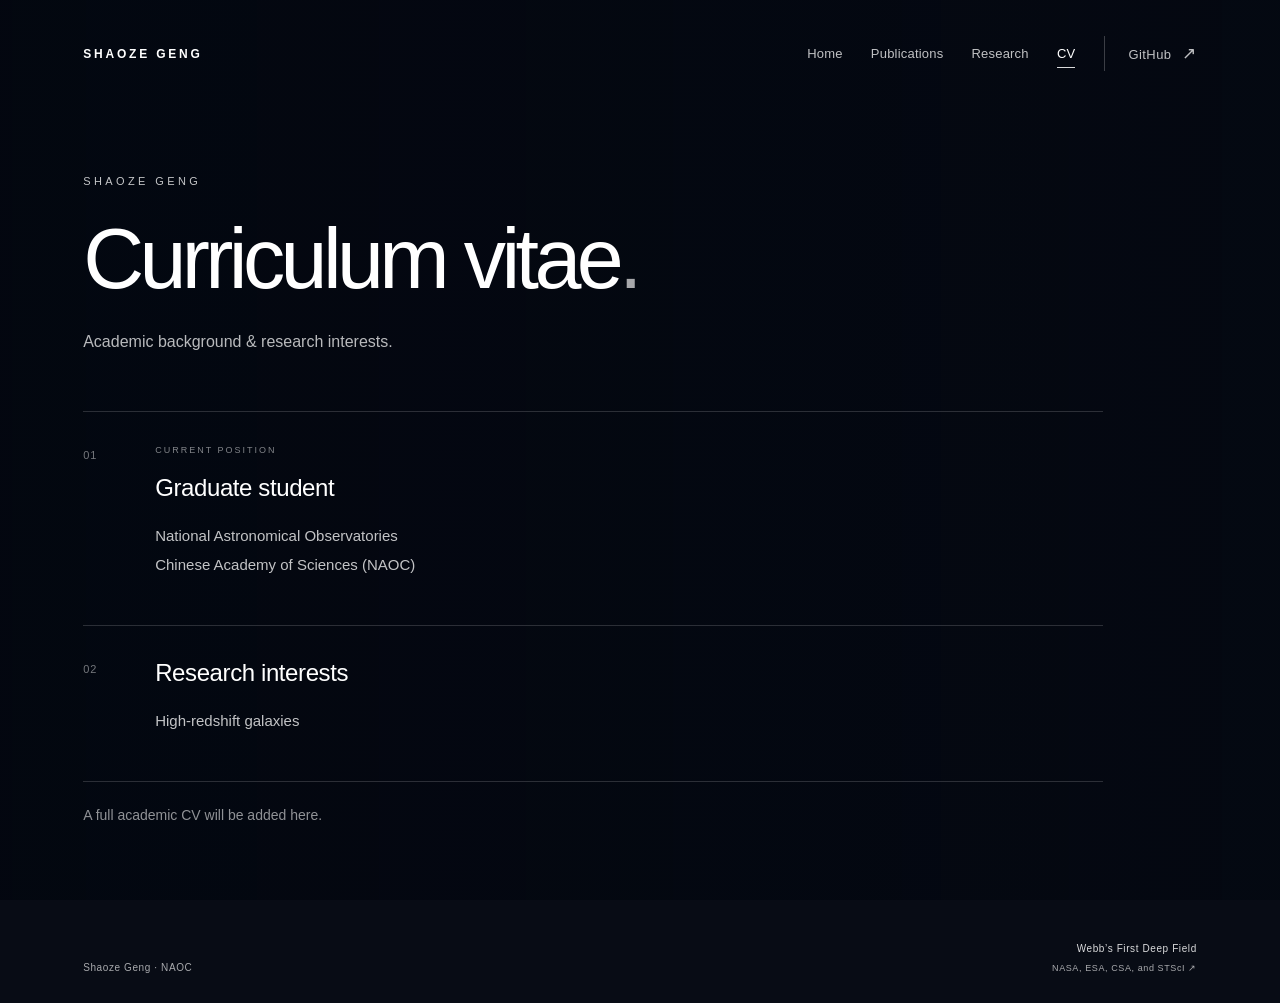
==== cv.html @ b5fac6aa "Add files via upload" ====
<!doctype html>
<html lang="en">
<head>
  <meta charset="utf-8">
  <meta name="viewport" content="width=device-width, initial-scale=1">
  <meta name="theme-color" content="#080c15">
  <meta name="description" content="Academic CV of Shaoze Geng, graduate student at NAOC studying high-redshift galaxies.">
  <title>CV | Shaoze Geng</title>
  <link rel="stylesheet" href="style.css">
</head>
<body class="inner-page">
  <div class="background" aria-hidden="true"></div>
  <div class="shade" aria-hidden="true"></div>
  <div class="page">
    <header class="topbar">
      <a class="site-name" href="./" aria-label="Shaoze Geng homepage">SHAOZE GENG</a>
      <nav class="navigation" aria-label="Main navigation">
        <a href="./">Home</a>
        <a href="publications.html">Publications</a>
        <a href="research.html">Research</a>
        <a href="cv.html" aria-current="page">CV</a>
        <a class="github" href="https://github.com/Shaoze6563">GitHub <span aria-hidden="true">↗</span></a>
      </nav>
    </header>
    <main id="main" class="document">
      <p class="eyebrow">SHAOZE GENG</p>
      <h1>Curriculum vitae<span class="period">.</span></h1>
      <p class="page-intro">Academic background &amp; research interests.</p>
      <section class="content-section" aria-labelledby="current-position">
        <span class="section-index" aria-hidden="true">01</span>
        <div class="section-content">
          <p class="eyebrow">CURRENT POSITION</p>
          <h2 id="current-position">Graduate student</h2>
          <p>National Astronomical Observatories<br>Chinese Academy of Sciences (NAOC)</p>
        </div>
      </section>
      <section class="content-section" aria-labelledby="cv-research">
        <span class="section-index" aria-hidden="true">02</span>
        <div class="section-content"><h2 id="cv-research">Research interests</h2><p>High-redshift galaxies</p></div>
      </section>
      <p class="pending document-note">A full academic CV will be added here.</p>
    </main>
    <footer>
      <span class="footer-name">Shaoze Geng · NAOC</span>
      <a class="credit" href="https://esawebb.org/images/weic2209a/"><span>Webb’s First Deep Field</span><span>NASA, ESA, CSA, and STScI ↗</span></a>
    </footer>
  </div>
</body>
</html>
---- style.css ----
:root{color-scheme:dark;font-family:Arial,Helvetica,-apple-system,BlinkMacSystemFont,"Segoe UI",sans-serif;color:#fff;background:#080c15;font-synthesis:none;-webkit-font-smoothing:antialiased}
*{box-sizing:border-box}html,body{margin:0;min-height:100%;width:100%}body{position:relative}a{color:inherit;text-decoration:none}a:focus-visible{outline:2px solid #fff;outline-offset:8px}a:hover{opacity:.75}.background,.shade{position:fixed;inset:0;pointer-events:none}.background{background:url("images/webb-deep-field.jpg") center 48%/cover no-repeat}.shade{background:linear-gradient(90deg,rgba(3,7,16,.8) 0%,rgba(3,7,16,.49) 42%,rgba(3,7,16,.1) 100%),linear-gradient(0deg,rgba(3,7,16,.65),transparent 24%,transparent 86%,rgba(3,7,16,.28))}.page{position:relative;min-height:100svh;padding:0 clamp(28px,6.5vw,120px);display:grid;grid-template-rows:auto 1fr auto}.topbar{display:flex;justify-content:space-between;align-items:center;gap:24px;padding:36px 0}.site-name{font-size:12px;font-weight:600;letter-spacing:2.8px}.github{font-size:13px;letter-spacing:.4px}.github span{margin-left:14px;font-size:17px}main{align-self:center;padding:70px 0 90px;max-width:1100px}.eyebrow{font-size:11px;font-weight:500;letter-spacing:3.4px;margin:0 0 26px;color:rgba(255,255,255,.77)}h1{font-size:clamp(64px,8.4vw,142px);font-weight:500;line-height:1.08;letter-spacing:-.065em;margin:0 0 30px}.period{color:rgba(255,255,255,.65)}.position{font-size:clamp(19px,1.65vw,27px);font-weight:400;letter-spacing:-.3px;margin:0 0 17px}.affiliation{font-size:clamp(14px,1.1vw,17px);color:rgba(255,255,255,.74);line-height:1.8;margin:0}.research{display:flex;align-items:center;gap:17px;margin-top:35px}.research .line{width:35px;height:1px;background:rgba(255,255,255,.7)}.research p{font-size:14px;letter-spacing:1px;margin:0;color:rgba(255,255,255,.9)}footer{padding:22px 0 28px;display:flex;align-items:flex-end;justify-content:space-between;gap:25px;color:rgba(255,255,255,.65);font-size:10px;letter-spacing:.6px}.footer-name{padding-bottom:2px}.credit{display:flex;flex-direction:column;text-align:right;gap:6px;line-height:1.5}.credit>span:first-child{color:rgba(255,255,255,.85)}.credit>span:last-child{font-size:9px}.credit>span:last-child span{margin-left:5px}
@media(min-width:1500px){.background{background-position:center 43%}}
@media(max-width:600px){.page{padding:0 26px}.topbar{padding:27px 0}.site-name{font-size:10px;letter-spacing:2px}.github{font-size:12px}.github span{margin-left:8px}main{padding:70px 0 85px}.eyebrow{font-size:9px;letter-spacing:2.3px;margin-bottom:24px}h1{font-size:clamp(48px,11vw,66px);letter-spacing:-.06em;margin-bottom:26px}.position{font-size:19px;line-height:1.5}.affiliation{font-size:13px;line-height:1.85}.research{margin-top:29px;gap:12px}.research p{font-size:12px;letter-spacing:.6px}.research .line{width:24px}.background{background-position:56% center}.shade{background:linear-gradient(90deg,rgba(3,7,16,.67),rgba(3,7,16,.25)),linear-gradient(0deg,rgba(3,7,16,.85),transparent 33%,rgba(3,7,16,.14))}footer{font-size:9px;padding-bottom:22px;gap:16px}.credit{max-width:210px;font-size:9px;letter-spacing:0}.credit>span:last-child{font-size:8px}}
@media(max-height:550px) and (min-width:601px){.topbar{padding:22px 0}main{padding:25px 0}h1{font-size:68px;margin-bottom:18px}.eyebrow{margin-bottom:16px}.research{margin-top:20px}}

/* Shared navigation and interior pages. */
.navigation{display:flex;align-items:center;gap:clamp(18px,2.2vw,36px);font-size:13px;letter-spacing:.2px}.navigation>a{position:relative;padding:7px 0;color:rgba(255,255,255,.75);white-space:nowrap}.navigation>a[aria-current="page"]{color:#fff}.navigation>a[aria-current="page"]:after{content:"";position:absolute;bottom:0;left:0;width:100%;height:1px;background:rgba(255,255,255,.85)}.navigation .github{border-left:1px solid #ffffff38;padding-left:24px}.navigation .github span{margin-left:7px}.inner-page .shade{background:linear-gradient(90deg,rgba(3,7,16,.92),rgba(3,7,16,.79) 65%,rgba(3,7,16,.65))}.document{align-self:start;width:100%;max-width:1020px;padding:68px 0 90px}.document h1{font-size:clamp(46px,6.6vw,94px);letter-spacing:-.055em;line-height:1.1;margin-bottom:22px;overflow-wrap:break-word}.page-intro{font-size:16px;line-height:1.8;color:#ffffffb8;margin:0 0 54px}.content-section{display:grid;grid-template-columns:50px minmax(0,1fr);gap:22px;padding:30px 0 34px;border-top:1px solid #ffffff29}.section-index{font-size:11px;letter-spacing:1px;color:#ffffff73;padding-top:7px}.section-content h2{font-size:24px;font-weight:400;line-height:1.4;letter-spacing:-.4px;margin:0 0 16px}.section-content p{font-size:15px;line-height:1.95;color:#ffffffc2;max-width:720px;margin:0 0 12px}.section-content .eyebrow{font-size:9px;letter-spacing:2px;color:#ffffff80;margin:0 0 12px}.section-content .secondary-text{font-size:13px;color:#ffffff8f}.section-content .pending,.pending{font-size:14px;line-height:1.9;color:#ffffff8f}.document-note{padding-top:20px;border-top:1px solid #ffffff29;margin:0}
@media(max-width:1000px){.topbar{flex-wrap:wrap;gap:20px}.navigation{gap:23px}.navigation .github{padding-left:18px}}
@media(max-width:700px){.topbar{align-items:flex-start;flex-direction:column;padding:27px 0 18px;gap:18px}.navigation{width:100%;gap:clamp(12px,3.6vw,24px);font-size:12px;flex-wrap:wrap}.navigation .github{border:0;padding-left:0;margin-left:auto}.navigation .github span{font-size:14px;margin-left:3px}.document{padding:48px 0 65px}.document h1{font-size:clamp(40px,8.4vw,59px)}.page-intro{font-size:14px;margin-bottom:38px}.content-section{grid-template-columns:26px minmax(0,1fr);gap:12px;padding:25px 0 28px}.section-content h2{font-size:21px}.section-content p{font-size:14px}.section-content .secondary-text{font-size:12px}}
@media(max-width:360px){.navigation{gap:14px}.navigation .github{margin-left:0}.document h1{font-size:37px}}

/* Home: a full-screen introduction, followed by a quiet academic overview. */
html{scroll-behavior:smooth;scroll-padding-top:32px}.home-page .page{display:block}.home-page .shade{background:linear-gradient(180deg,rgba(3,7,16,.32),rgba(3,7,16,.38) 40%,rgba(3,7,16,.68)),linear-gradient(90deg,rgba(3,7,16,.15),rgba(3,7,16,.1))}.home-page .topbar{min-height:103px}.home-main{padding:0;max-width:none;align-self:initial}.home-hero{position:relative;min-height:calc(100svh - 103px);display:grid;grid-template-rows:1fr auto}.hero-identity{align-self:center;text-align:center;padding:55px 0 85px}.hero-identity .eyebrow{font-size:10px;letter-spacing:4px;margin-bottom:30px;color:#ffffffbd}.hero-identity h1{font-size:clamp(68px,9vw,144px);font-weight:400;letter-spacing:-.055em;line-height:1.1;margin:0 0 24px;text-shadow:0 2px 35px #00000040}.hero-role{font-size:14px;letter-spacing:1px;color:#ffffffe0;margin:0 0 25px}.hero-role span{display:inline-block;margin:0 12px;color:#ffffff6e;font-size:13px}.hero-statement{font-size:clamp(16px,1.4vw,21px);font-weight:400;line-height:1.7;color:#ffffffc2;margin:0 auto 34px;max-width:440px}.hero-research-link{font-size:11px;letter-spacing:.5px;display:inline-flex;align-items:center;gap:24px;border-bottom:1px solid #ffffff6b;padding-bottom:10px}.hero-research-link span{font-size:15px}.hero-bottom{display:flex;justify-content:space-between;align-items:flex-end;gap:20px;padding:20px 0 28px}.scroll-link{font-size:9px;letter-spacing:2px;display:flex;align-items:center;gap:18px;color:#ffffffbf}.scroll-link span{font-size:20px;line-height:1}.hero-bottom .credit{font-size:9px;color:#ffffffb3;letter-spacing:.3px}.hero-bottom .credit>span:last-child{font-size:8px}.home-details{background:#080e18f2;margin:0 calc(-1 * clamp(28px,6.5vw,120px));padding:40px clamp(28px,6.5vw,120px) 32px;border-top:1px solid #ffffff17}.home-detail-row{display:grid;grid-template-columns:1fr 1.8fr;gap:65px;max-width:1200px;margin:0 auto;padding:66px 0 72px}.detail-heading .eyebrow{font-size:9px;letter-spacing:2px;color:#ffffff66;margin:0 0 19px}.detail-heading h2{font-size:32px;font-weight:400;letter-spacing:-1px;margin:0}.detail-body{max-width:640px}.detail-body>p{font-size:15px;line-height:1.95;color:#ffffffa6;margin:0 0 18px}.detail-body .about-lead{font-size:25px;line-height:1.5;letter-spacing:-.6px;color:#fffffff0;margin-bottom:20px}.detail-body .editable-placeholder{font-size:13px;color:#ffffff5e;margin-top:25px}.academic-links{display:flex;flex-wrap:wrap;gap:28px;margin-top:30px}.academic-links a,.text-link{font-size:12px;color:#ffffffc2}.academic-links span,.text-link span{margin-left:9px}.news-row{border-top:1px solid #ffffff24;padding-top:48px}.detail-body .news-placeholder{margin-top:0;margin-bottom:28px}.news-entry{display:grid;grid-template-columns:100px 1fr;gap:20px;font-size:14px;line-height:1.8;margin-bottom:22px}.news-entry time{font-size:12px;color:#ffffff73}.news-entry p{margin:0;color:#ffffffbf}.home-footer{padding:28px 0 32px}.home-footer a{font-size:10px;color:#ffffff9c}
@media(max-width:700px){.home-page .topbar{min-height:116px}.home-hero{min-height:calc(100svh - 116px)}.hero-identity{padding:50px 0 65px}.hero-identity h1{font-size:clamp(48px,10.5vw,74px);margin-bottom:22px}.hero-identity .eyebrow{font-size:8px;letter-spacing:2.7px;margin-bottom:25px}.hero-role{font-size:12px;letter-spacing:.5px;margin-bottom:22px}.hero-statement{font-size:16px;max-width:290px;margin-bottom:30px}.hero-bottom{padding-bottom:24px}.scroll-link{font-size:8px;letter-spacing:1.3px;gap:12px}.hero-bottom .credit{max-width:200px;font-size:8px}.hero-bottom .credit>span:last-child{font-size:7px}.home-details{margin:0 calc(-1 * clamp(28px,6.5vw,120px));padding-top:12px;padding-bottom:18px}.home-detail-row{grid-template-columns:1fr;gap:30px;padding:44px 0}.detail-heading h2{font-size:28px}.detail-heading .eyebrow{margin-bottom:13px}.detail-body .about-lead{font-size:23px}.detail-body>p{font-size:14px}.academic-links{gap:25px}.news-entry{grid-template-columns:75px 1fr;gap:14px}}
@media(max-width:600px){.home-details{margin-left:-26px;margin-right:-26px;padding-left:26px;padding-right:26px}}
@media(max-height:550px) and (min-width:701px){.hero-identity{padding:30px 0}.hero-identity h1{font-size:70px;margin-bottom:18px}.hero-identity .eyebrow{margin-bottom:20px}.hero-role{margin-bottom:16px}.hero-statement{margin-bottom:20px}}
@media(prefers-reduced-motion:reduce){html{scroll-behavior:auto}}

/* Reserved portrait space in About me; replace the placeholder with an img. */
.portrait-slot{width:100%;max-width:220px;aspect-ratio:3/4;margin-top:30px;border:1px solid #ffffff1c;border-radius:4px;overflow:hidden;background:linear-gradient(145deg,#ffffff05,#ffffff01);display:grid;place-items:center}.portrait-placeholder{display:flex;flex-direction:column;align-items:center;gap:12px;color:#ffffff38;font-size:9px;letter-spacing:2.5px}.portrait-placeholder>span:last-child{font-size:9px;letter-spacing:1px;color:#ffffff26}.portrait-slot img{display:block;width:100%;height:100%;object-fit:cover;object-position:center}.home-detail-row#about .detail-body{padding-top:51px}@media(max-width:700px){.portrait-slot{max-width:180px;margin-top:24px}.home-detail-row#about .detail-body{padding-top:0}}
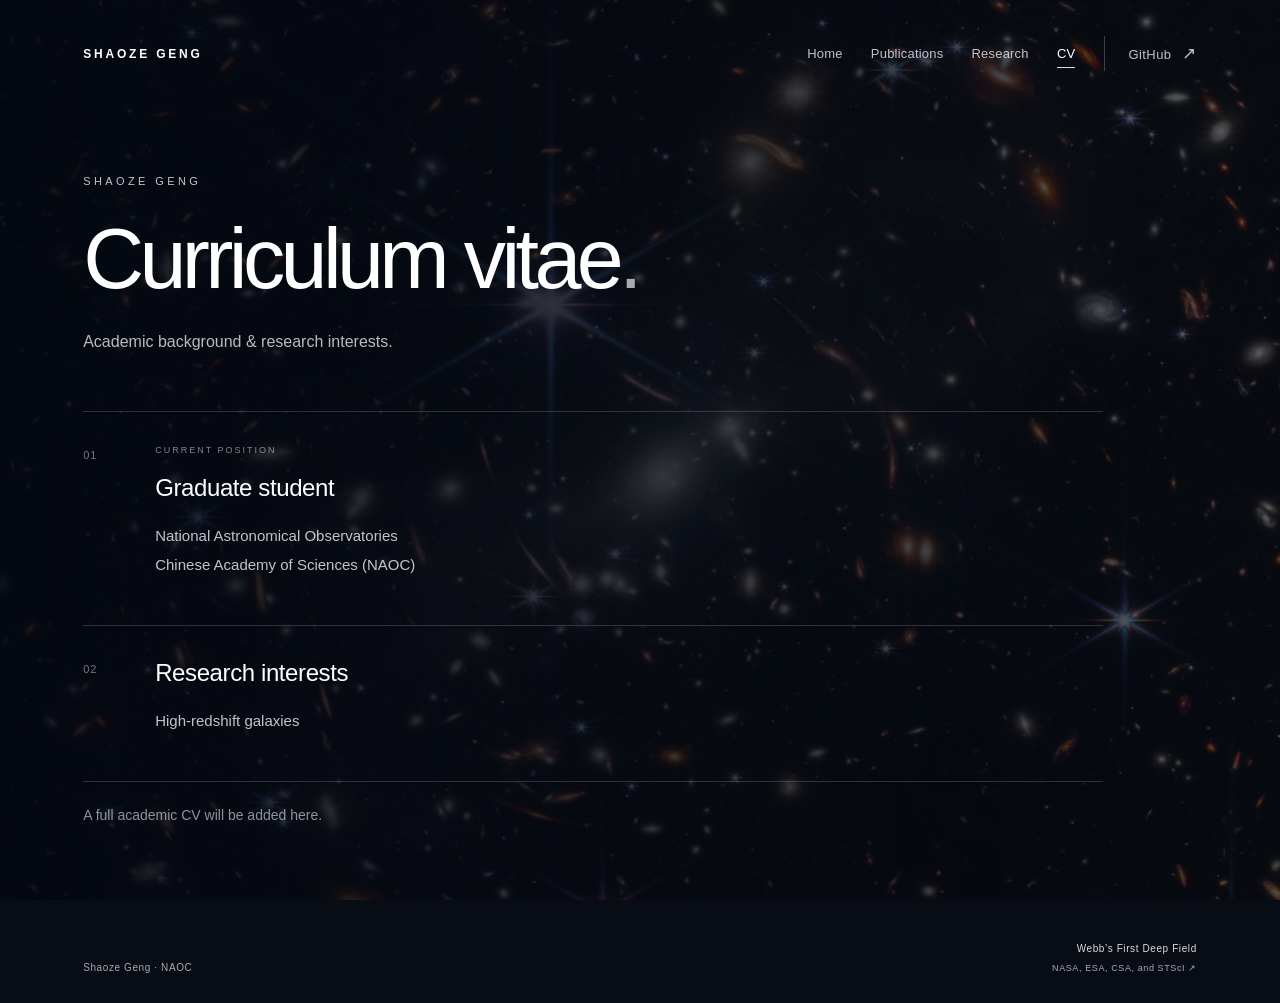
==== commit a71f9bf1: "Add files via upload" ====
--- a/cv.html
+++ b/cv.html
@@ -6,6 +6,8 @@
   <meta name="theme-color" content="#080c15">
   <meta name="description" content="Academic CV of Shaoze Geng, graduate student at NAOC studying high-redshift galaxies.">
   <title>CV | Shaoze Geng</title>
+  <link rel="preload" as="image" type="image/webp" href="images/webb-deep-field.webp" media="(min-width:601px)" fetchpriority="high">
+  <link rel="preload" as="image" type="image/webp" href="images/webb-deep-field-mobile.webp" media="(max-width:600px)" fetchpriority="high">
   <link rel="stylesheet" href="style.css">
 </head>
 <body class="inner-page">
--- a/style.css
+++ b/style.css
@@ -1,5 +1,5 @@
 :root{color-scheme:dark;font-family:Arial,Helvetica,-apple-system,BlinkMacSystemFont,"Segoe UI",sans-serif;color:#fff;background:#080c15;font-synthesis:none;-webkit-font-smoothing:antialiased}
-*{box-sizing:border-box}html,body{margin:0;min-height:100%;width:100%}body{position:relative}a{color:inherit;text-decoration:none}a:focus-visible{outline:2px solid #fff;outline-offset:8px}a:hover{opacity:.75}.background,.shade{position:fixed;inset:0;pointer-events:none}.background{background:url("images/webb-deep-field.jpg") center 48%/cover no-repeat}.shade{background:linear-gradient(90deg,rgba(3,7,16,.8) 0%,rgba(3,7,16,.49) 42%,rgba(3,7,16,.1) 100%),linear-gradient(0deg,rgba(3,7,16,.65),transparent 24%,transparent 86%,rgba(3,7,16,.28))}.page{position:relative;min-height:100svh;padding:0 clamp(28px,6.5vw,120px);display:grid;grid-template-rows:auto 1fr auto}.topbar{display:flex;justify-content:space-between;align-items:center;gap:24px;padding:36px 0}.site-name{font-size:12px;font-weight:600;letter-spacing:2.8px}.github{font-size:13px;letter-spacing:.4px}.github span{margin-left:14px;font-size:17px}main{align-self:center;padding:70px 0 90px;max-width:1100px}.eyebrow{font-size:11px;font-weight:500;letter-spacing:3.4px;margin:0 0 26px;color:rgba(255,255,255,.77)}h1{font-size:clamp(64px,8.4vw,142px);font-weight:500;line-height:1.08;letter-spacing:-.065em;margin:0 0 30px}.period{color:rgba(255,255,255,.65)}.position{font-size:clamp(19px,1.65vw,27px);font-weight:400;letter-spacing:-.3px;margin:0 0 17px}.affiliation{font-size:clamp(14px,1.1vw,17px);color:rgba(255,255,255,.74);line-height:1.8;margin:0}.research{display:flex;align-items:center;gap:17px;margin-top:35px}.research .line{width:35px;height:1px;background:rgba(255,255,255,.7)}.research p{font-size:14px;letter-spacing:1px;margin:0;color:rgba(255,255,255,.9)}footer{padding:22px 0 28px;display:flex;align-items:flex-end;justify-content:space-between;gap:25px;color:rgba(255,255,255,.65);font-size:10px;letter-spacing:.6px}.footer-name{padding-bottom:2px}.credit{display:flex;flex-direction:column;text-align:right;gap:6px;line-height:1.5}.credit>span:first-child{color:rgba(255,255,255,.85)}.credit>span:last-child{font-size:9px}.credit>span:last-child span{margin-left:5px}
+*{box-sizing:border-box}html,body{margin:0;min-height:100%;width:100%}body{position:relative}a{color:inherit;text-decoration:none}a:focus-visible{outline:2px solid #fff;outline-offset:8px}a:hover{opacity:.75}.background,.shade{position:fixed;inset:0;pointer-events:none}.background{background:url("images/webb-deep-field.webp") center 48%/cover no-repeat}.shade{background:linear-gradient(90deg,rgba(3,7,16,.8) 0%,rgba(3,7,16,.49) 42%,rgba(3,7,16,.1) 100%),linear-gradient(0deg,rgba(3,7,16,.65),transparent 24%,transparent 86%,rgba(3,7,16,.28))}.page{position:relative;min-height:100svh;padding:0 clamp(28px,6.5vw,120px);display:grid;grid-template-rows:auto 1fr auto}.topbar{display:flex;justify-content:space-between;align-items:center;gap:24px;padding:36px 0}.site-name{font-size:12px;font-weight:600;letter-spacing:2.8px}.github{font-size:13px;letter-spacing:.4px}.github span{margin-left:14px;font-size:17px}main{align-self:center;padding:70px 0 90px;max-width:1100px}.eyebrow{font-size:11px;font-weight:500;letter-spacing:3.4px;margin:0 0 26px;color:rgba(255,255,255,.77)}h1{font-size:clamp(64px,8.4vw,142px);font-weight:500;line-height:1.08;letter-spacing:-.065em;margin:0 0 30px}.period{color:rgba(255,255,255,.65)}.position{font-size:clamp(19px,1.65vw,27px);font-weight:400;letter-spacing:-.3px;margin:0 0 17px}.affiliation{font-size:clamp(14px,1.1vw,17px);color:rgba(255,255,255,.74);line-height:1.8;margin:0}.research{display:flex;align-items:center;gap:17px;margin-top:35px}.research .line{width:35px;height:1px;background:rgba(255,255,255,.7)}.research p{font-size:14px;letter-spacing:1px;margin:0;color:rgba(255,255,255,.9)}footer{padding:22px 0 28px;display:flex;align-items:flex-end;justify-content:space-between;gap:25px;color:rgba(255,255,255,.65);font-size:10px;letter-spacing:.6px}.footer-name{padding-bottom:2px}.credit{display:flex;flex-direction:column;text-align:right;gap:6px;line-height:1.5}.credit>span:first-child{color:rgba(255,255,255,.85)}.credit>span:last-child{font-size:9px}.credit>span:last-child span{margin-left:5px}
 @media(min-width:1500px){.background{background-position:center 43%}}
 @media(max-width:600px){.page{padding:0 26px}.topbar{padding:27px 0}.site-name{font-size:10px;letter-spacing:2px}.github{font-size:12px}.github span{margin-left:8px}main{padding:70px 0 85px}.eyebrow{font-size:9px;letter-spacing:2.3px;margin-bottom:24px}h1{font-size:clamp(48px,11vw,66px);letter-spacing:-.06em;margin-bottom:26px}.position{font-size:19px;line-height:1.5}.affiliation{font-size:13px;line-height:1.85}.research{margin-top:29px;gap:12px}.research p{font-size:12px;letter-spacing:.6px}.research .line{width:24px}.background{background-position:56% center}.shade{background:linear-gradient(90deg,rgba(3,7,16,.67),rgba(3,7,16,.25)),linear-gradient(0deg,rgba(3,7,16,.85),transparent 33%,rgba(3,7,16,.14))}footer{font-size:9px;padding-bottom:22px;gap:16px}.credit{max-width:210px;font-size:9px;letter-spacing:0}.credit>span:last-child{font-size:8px}}
 @media(max-height:550px) and (min-width:601px){.topbar{padding:22px 0}main{padding:25px 0}h1{font-size:68px;margin-bottom:18px}.eyebrow{margin-bottom:16px}.research{margin-top:20px}}
@@ -19,3 +19,6 @@
 
 /* Reserved portrait space in About me; replace the placeholder with an img. */
 .portrait-slot{width:100%;max-width:220px;aspect-ratio:3/4;margin-top:30px;border:1px solid #ffffff1c;border-radius:4px;overflow:hidden;background:linear-gradient(145deg,#ffffff05,#ffffff01);display:grid;place-items:center}.portrait-placeholder{display:flex;flex-direction:column;align-items:center;gap:12px;color:#ffffff38;font-size:9px;letter-spacing:2.5px}.portrait-placeholder>span:last-child{font-size:9px;letter-spacing:1px;color:#ffffff26}.portrait-slot img{display:block;width:100%;height:100%;object-fit:cover;object-position:center}.home-detail-row#about .detail-body{padding-top:51px}@media(max-width:700px){.portrait-slot{max-width:180px;margin-top:24px}.home-detail-row#about .detail-body{padding-top:0}}
+
+/* Smaller background for phones; identical crop and positioning. */
+@media(max-width:600px){.background{background-image:url("images/webb-deep-field-mobile.webp")}}
